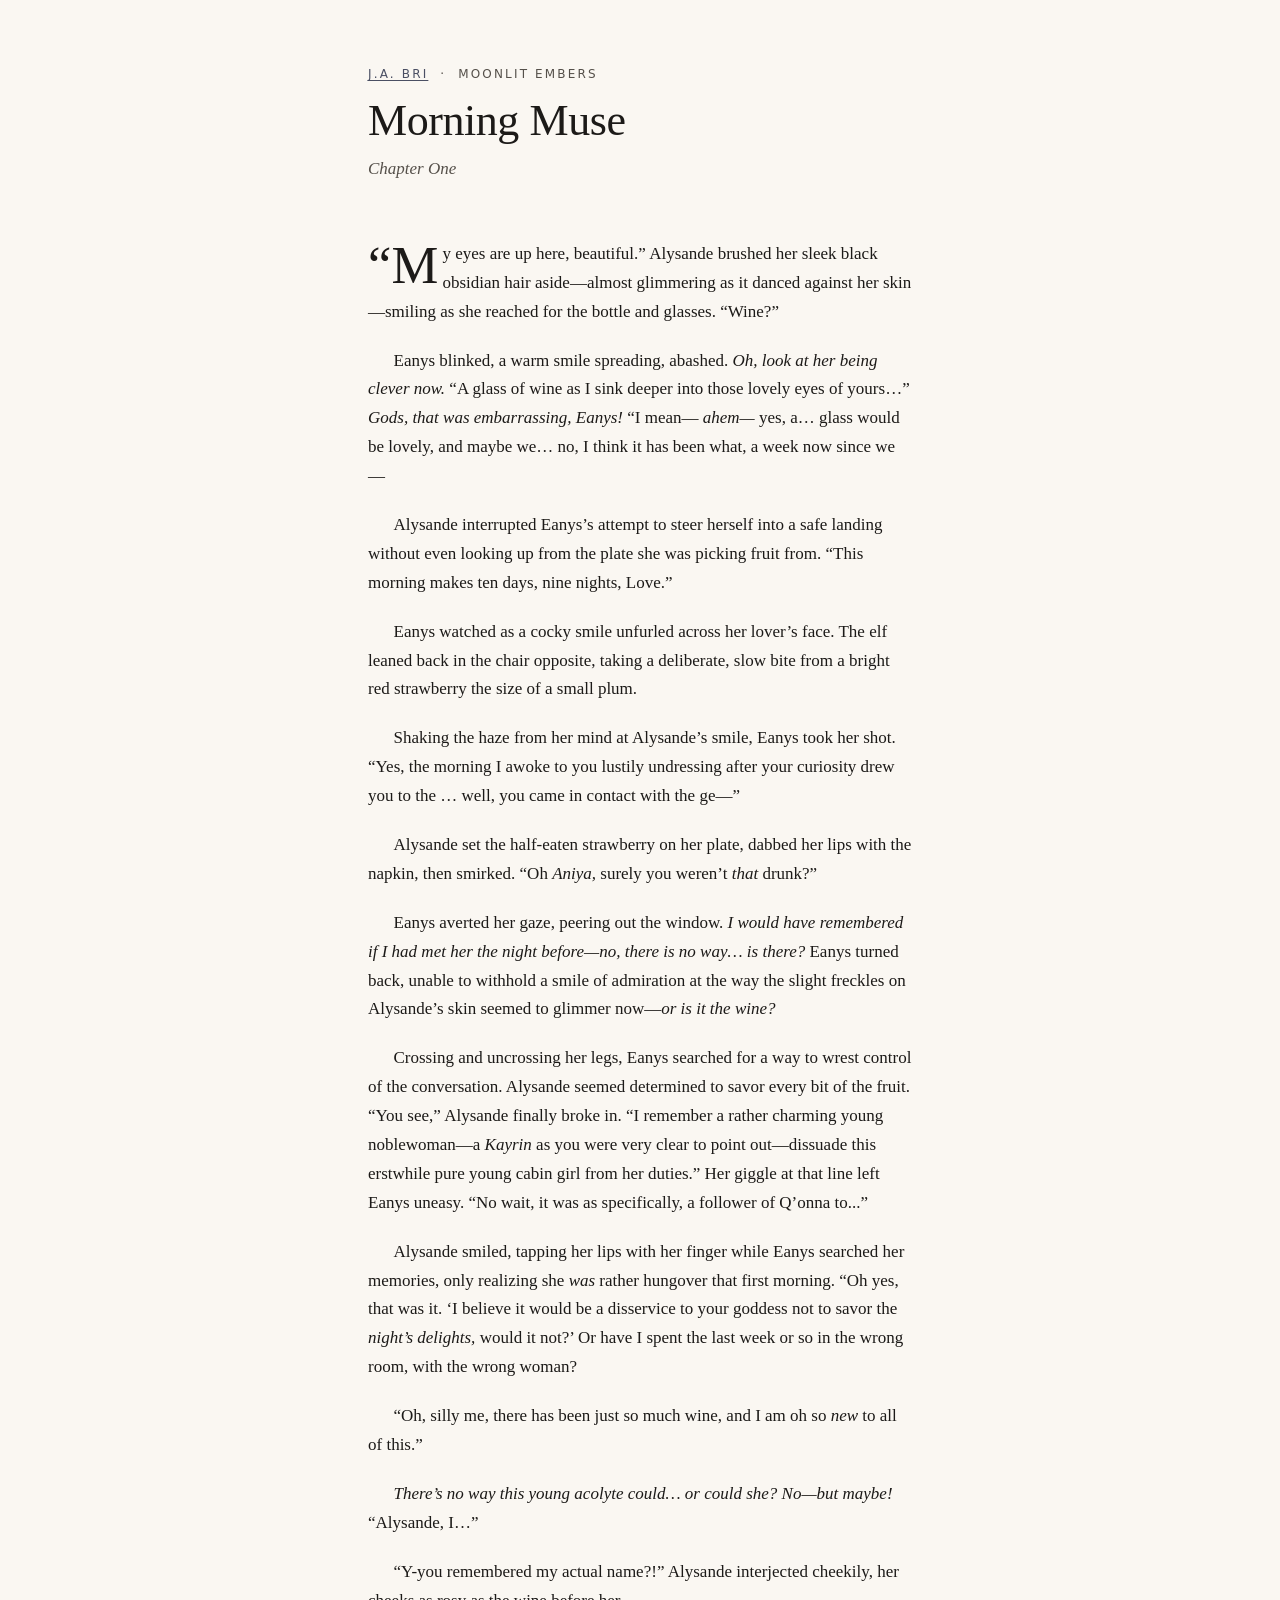
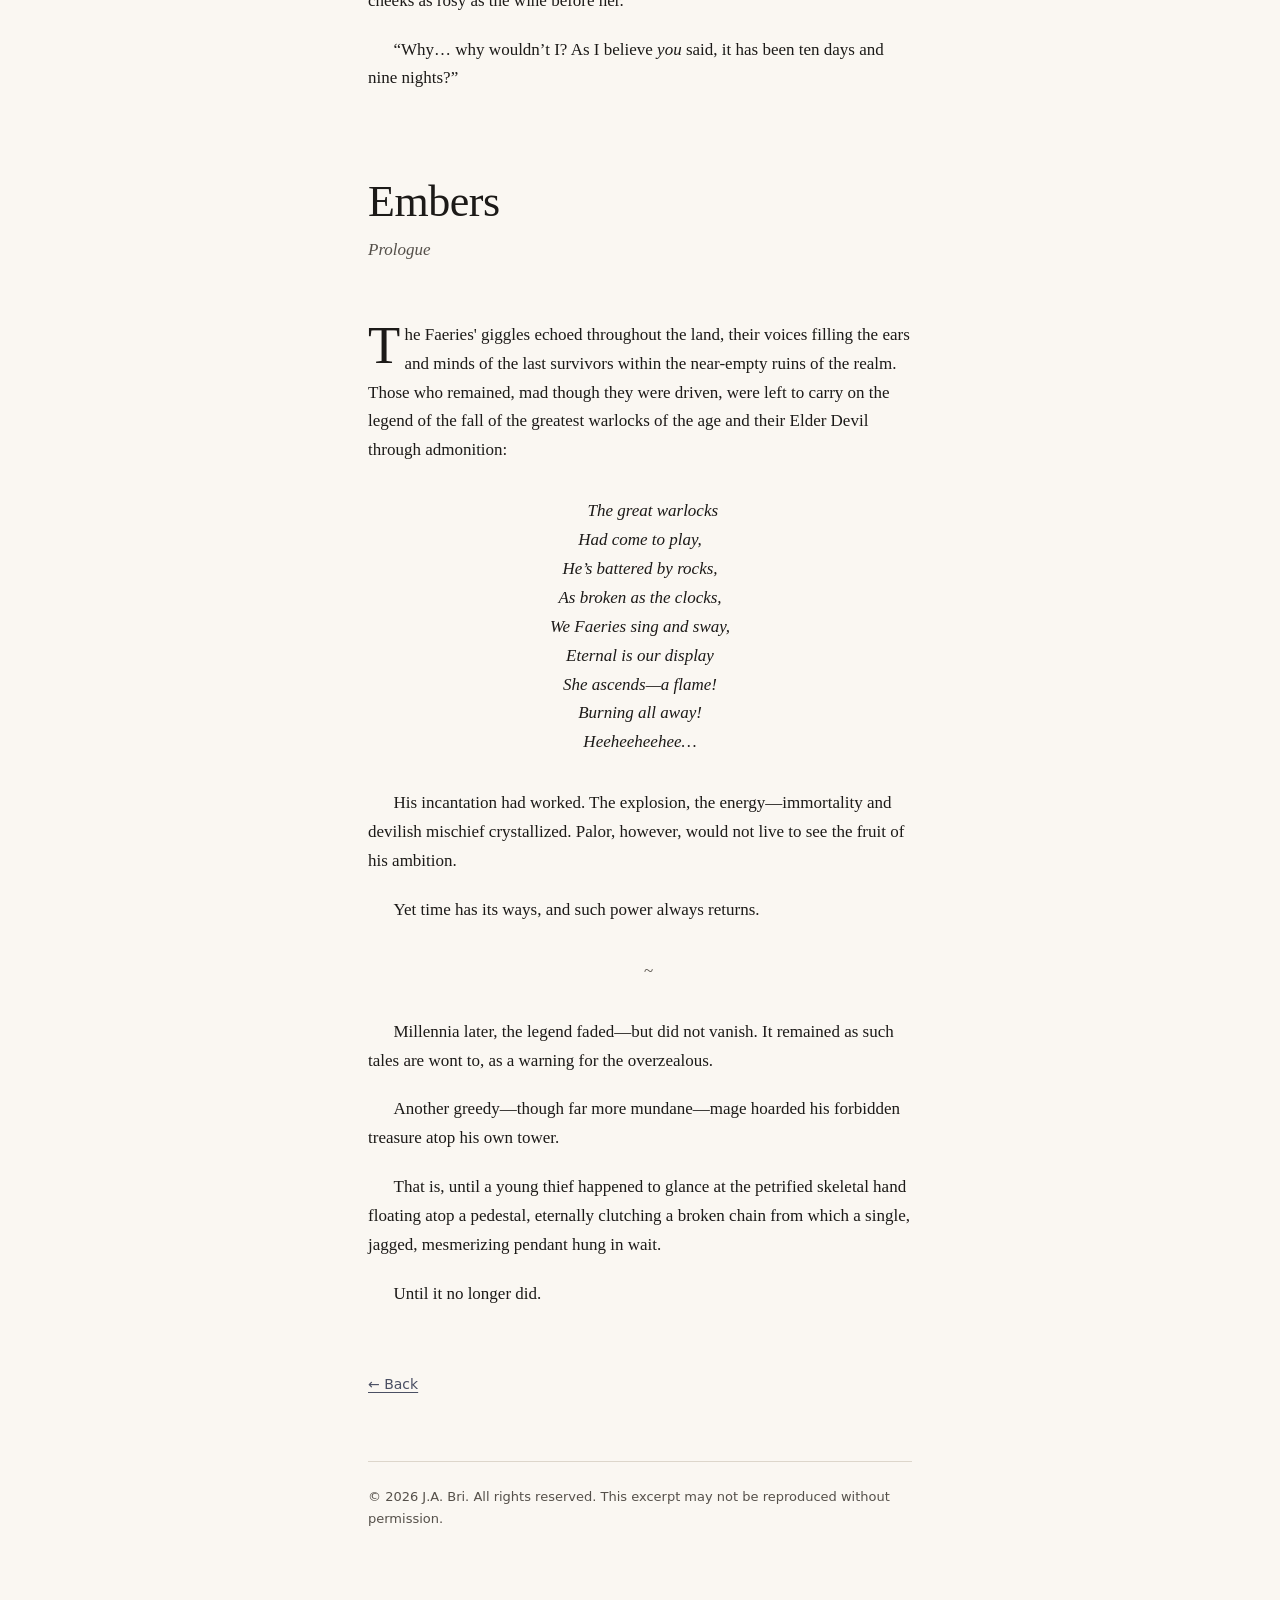
==== sample.html @ 7e5aa891 "Add files via upload" ====
<!doctype html>
<html lang="en">
<head>
<meta charset="utf-8">
<meta name="viewport" content="width=device-width, initial-scale=1, viewport-fit=cover">
<title>Moonlit Embers — Sample — J.A. Bri</title>
<meta name="description" content="An excerpt from Moonlit Embers, an adult epic fantasy by J.A. Bri.">
<link rel="stylesheet" href="style.css">
</head>
<body>

<div class="wrap">

  <header class="masthead">
    <p class="byline"><a href="index.html">J.A. Bri</a> &nbsp;·&nbsp; Moonlit Embers</p>
    <h1>Morning&nbsp;Muse</h1>
    <p class="tagline">Chapter One</p>
  </header>

  <!-- ===================================================================
       PASTE THE CHAPTER BELOW.

       One <p> per paragraph. The first paragraph gets a drop cap and no
       indent automatically; every following paragraph indents.

         normal paragraph .......  <p>Text.</p>
         no indent ..............  <p class="noindent">Text.</p>
         scene break ............  <p class="break">~</p>
         centred verse ..........  <p class="verse">Line one<br>Line two</p>
         bold ...................  <b> text </b>
         italics ................  <em> word </em>
         faerie lines ...........  <p class="verse"> text <br> text </p>

       
       =================================================================== -->

  <div class="prose">

      <p>&ldquo;My eyes are up here, beautiful.&rdquo; Alysande brushed her sleek black obsidian hair aside&mdash;almost glimmering as it danced against her skin&mdash;smiling as she reached for the bottle and glasses. &ldquo;Wine?&rdquo;</p>
      <p>Eanys blinked, a warm smile spreading, abashed. <em>Oh, look at her being clever now. </em>&ldquo;A glass of wine as I sink deeper into those lovely eyes of yours&hellip;&rdquo; <em>Gods, that was embarrassing, Eanys! </em>&ldquo;I mean&mdash; <em>ahem&mdash; </em>yes, a&hellip; glass would be lovely, and maybe we&hellip; no, I think it has been what, a week now since we&mdash; </p>
      <p>Alysande interrupted Eanys&rsquo;s attempt to steer herself into a safe landing without even looking up from the plate she was picking fruit from. &ldquo;This morning makes ten days, nine nights, Love.&rdquo; </p>
      <p>Eanys watched as a cocky smile unfurled across her lover&rsquo;s face. The elf leaned back in the chair opposite, taking a deliberate, slow bite from a bright red strawberry the size of a small plum. </p>
      <p>Shaking the haze from her mind at Alysande&rsquo;s smile, Eanys took her shot. &ldquo;Yes, the morning I awoke to you lustily undressing after your curiosity drew you to the &hellip; well, you came in contact with the ge&mdash;&rdquo;</p>
      <p>Alysande set the half-eaten strawberry on her plate, dabbed her lips with the napkin, then smirked. &ldquo;Oh <em>Aniya, </em>surely you weren&rsquo;t <em>that </em>drunk?&rdquo;</p>
      <p>Eanys averted her gaze, peering out the window. <em>I would have remembered if I had met her the night before&mdash;no, there is no way&hellip; is there? </em>Eanys turned back, unable to withhold a smile of admiration at the way the slight freckles on Alysande&rsquo;s skin seemed to glimmer now&mdash;<em>or is it the wine?</em></p>
      <p>Crossing and uncrossing her legs, Eanys searched for a way to wrest control of the conversation. Alysande seemed determined to savor every bit of the fruit. &ldquo;You see,&rdquo; Alysande finally broke in. &ldquo;I remember a rather charming young noblewoman&mdash;a <em>Kayrin</em> as you were very clear to point out&mdash;dissuade this erstwhile pure young cabin girl from her duties.&rdquo; Her giggle at that line left Eanys uneasy. &ldquo;No wait, it was as specifically, a follower of Q&rsquo;onna to...&rdquo;</p>
      <p>Alysande smiled, tapping her lips with her finger while Eanys searched her memories, only realizing she <em>was</em> rather hungover that first morning. &ldquo;Oh yes, that was it. &lsquo;I believe it would be a disservice to your goddess not to savor the<em> night&rsquo;s delights, </em>would it not?&rsquo; Or have I spent the last week or so in the wrong room, with the wrong woman?</p>
      <p>&ldquo;Oh, silly me, there has been just so much wine, and I am oh so <em>new</em>  to all of this.&rdquo;</p>
      <p><em>There&rsquo;s no way this young acolyte could&hellip; or could she? No&mdash;but maybe!  </em>&ldquo;Alysande, I&hellip;&rdquo;</p>
      <p>&ldquo;Y-you remembered my actual name?!&rdquo; Alysande interjected cheekily, her cheeks as rosy as the wine before her.</p>
      <p> &ldquo;Why&hellip; why wouldn&rsquo;t I? As I believe <em>you</em> said, it has been ten days and nine nights?&rdquo;</p>
      </div>


    <div class="wrap">

      <header class="masthead">
      
      <h1>Embers</h1>
      <p class="tagline">Prologue</p>
     
    </header>
      
      <div class="prose">
    
    <p>The Faeries&apos; giggles echoed throughout the land, their voices filling the ears and minds of the last survivors within the near-empty ruins of the realm. Those who remained, mad though they were driven, were left to carry on the legend of the fall of the greatest warlocks of the age and their Elder Devil through admonition:</p>
    <p class="verse">The great warlocks<br>
    Had come to play, <br>
    He&rsquo;s battered by rocks,<br>
    As broken as the clocks,<br>
    We Faeries sing and sway,<br>
    Eternal is our display<br>
    She ascends&mdash;a flame!<br>
    Burning all away!<br>
    Heeheeheehee&hellip;</p>
    <p>His incantation had worked. The explosion, the energy&mdash;immortality and devilish mischief crystallized. Palor, however, would not live to see the fruit of his ambition.</p>
    <p>Yet time has its ways, and such power always returns.</p>
    <p class="break">~</p>
    <p>Millennia later, the legend faded&mdash;but did not vanish. It remained as such tales are wont to, as a warning for the overzealous. </p>
    <p>Another greedy&mdash;though far more mundane&mdash;mage hoarded his forbidden treasure atop his own tower.</p>
    <p>That is, until a young thief happened to glance at the petrified skeletal hand floating atop a pedestal, eternally clutching a broken chain from which a single, jagged, mesmerizing pendant hung in wait.</p>
    <p>Until it no longer did.</p>

  </div>

  <p class="back"><a href="index.html">&larr; Back</a></p>

  <footer>
    <p>&copy; 2026 J.A. Bri. All rights reserved. This excerpt may not be
    reproduced without permission.</p>
  </footer>

</div>

</body>
</html>
---- style.css ----
/* ja-bri.com — shared styles
   Edit colours here and both pages update. */

:root {
  color-scheme: light dark;

  --ink:        #1c1a18;
  --ink-soft:   #55504a;
  --page:       #faf7f2;
  --rule:       #ddd6cb;
  --accent:     #6a6f86;   /* muted moonlit blue-grey */
  --accent-lit: #4a4f63;

  --measure: 34rem;        /* reading width */
}

@media (prefers-color-scheme: dark) {
  :root {
    --ink:        #e8e3da;
    --ink-soft:   #a49d92;
    --page:       #16151a;
    --rule:       #302e36;
    --accent:     #9aa0bb;
    --accent-lit: #c3c8de;
  }
}

* { box-sizing: border-box; }

html { -webkit-text-size-adjust: 100%; }

body {
  margin: 0;
  padding: 0 1.25rem;
  background: var(--page);
  color: var(--ink);
  font-family: Georgia, "Iowan Old Style", "Palatino Linotype", Palatino, serif;
  font-size: 1.0625rem;
  line-height: 1.7;
}

.wrap {
  max-width: var(--measure);
  margin: 0 auto;
  padding-block: 4rem 5rem;
}

/* ---- masthead ---- */

.masthead { margin-bottom: 3.5rem; }

.byline {
  font-family: system-ui, -apple-system, "Segoe UI", sans-serif;
  font-size: 0.75rem;
  letter-spacing: 0.18em;
  text-transform: uppercase;
  color: var(--ink-soft);
  margin: 0 0 0.75rem;
}

h1 {
  font-size: clamp(2rem, 7vw, 2.75rem);
  line-height: 1.15;
  font-weight: 400;
  letter-spacing: -0.01em;
  margin: 0 0 0.5rem;
}

.tagline {
  font-style: italic;
  color: var(--ink-soft);
  margin: 0;
}

/* ---- text ---- */

h2 {
  font-size: 1.25rem;
  font-weight: 400;
  letter-spacing: 0.02em;
  margin: 3rem 0 1rem;
}

p { margin: 0 0 1.25rem; }

.lede { font-size: 1.125rem; }

em { font-style: italic; }

a {
  color: var(--accent-lit);
  text-underline-offset: 0.2em;
  text-decoration-thickness: 1px;
}
a:hover { color: var(--ink); }

hr {
  border: 0;
  border-top: 1px solid var(--rule);
  margin: 3rem 0;
}

/* ---- details block (stats, warnings) ---- */

.meta {
  font-family: system-ui, -apple-system, "Segoe UI", sans-serif;
  font-size: 0.9375rem;
  line-height: 1.6;
  color: var(--ink-soft);
  border-left: 2px solid var(--rule);
  padding: 0.25rem 0 0.25rem 1.25rem;
  margin: 2rem 0;
}
.meta p:last-child { margin-bottom: 0; }

/* ---- call to action ---- */

.cta {
  display: inline-block;
  font-family: system-ui, -apple-system, "Segoe UI", sans-serif;
  font-size: 0.9375rem;
  letter-spacing: 0.03em;
  text-decoration: none;
  color: var(--page);
  background: var(--accent-lit);
  padding: 0.7rem 1.4rem;
  border-radius: 2px;
  margin-top: 0.5rem;
}
.cta:hover { background: var(--ink); color: var(--page); }

/* ---- chapter page ---- */

.chapter-label {
  font-family: system-ui, -apple-system, "Segoe UI", sans-serif;
  font-size: 0.75rem;
  letter-spacing: 0.18em;
  text-transform: uppercase;
  color: var(--ink-soft);
  margin: 0 0 0.5rem;
}

.prose p { text-indent: 1.5em; }
.prose p:first-of-type,
.prose p.noindent { text-indent: 0; }

.prose p:first-of-type::first-letter {
  font-size: 3.1em;
  line-height: 0.85;
  float: left;
  padding: 0.05em 0.08em 0 0;
}

.break {
  text-align: center;
  color: var(--ink-soft);
  letter-spacing: 0.5em;
  margin: 2rem 0;
}

.verse {
  text-align: center;
  font-style: italic;
  margin: 2rem 0;
  text-indent: 0;
}

.back {
  font-family: system-ui, -apple-system, "Segoe UI", sans-serif;
  font-size: 0.875rem;
  margin-top: 4rem;
}

/* ---- footer ---- */

footer {
  border-top: 1px solid var(--rule);
  margin-top: 4rem;
  padding-top: 1.5rem;
  font-family: system-ui, -apple-system, "Segoe UI", sans-serif;
  font-size: 0.8125rem;
  color: var(--ink-soft);
}

.links { list-style: none; padding: 0; margin: 1rem 0; }
.links li { margin-bottom: 0.5rem; color: var(--ink-soft); }
.links a { font-family: system-ui, sans-serif; font-size: 0.95rem; }
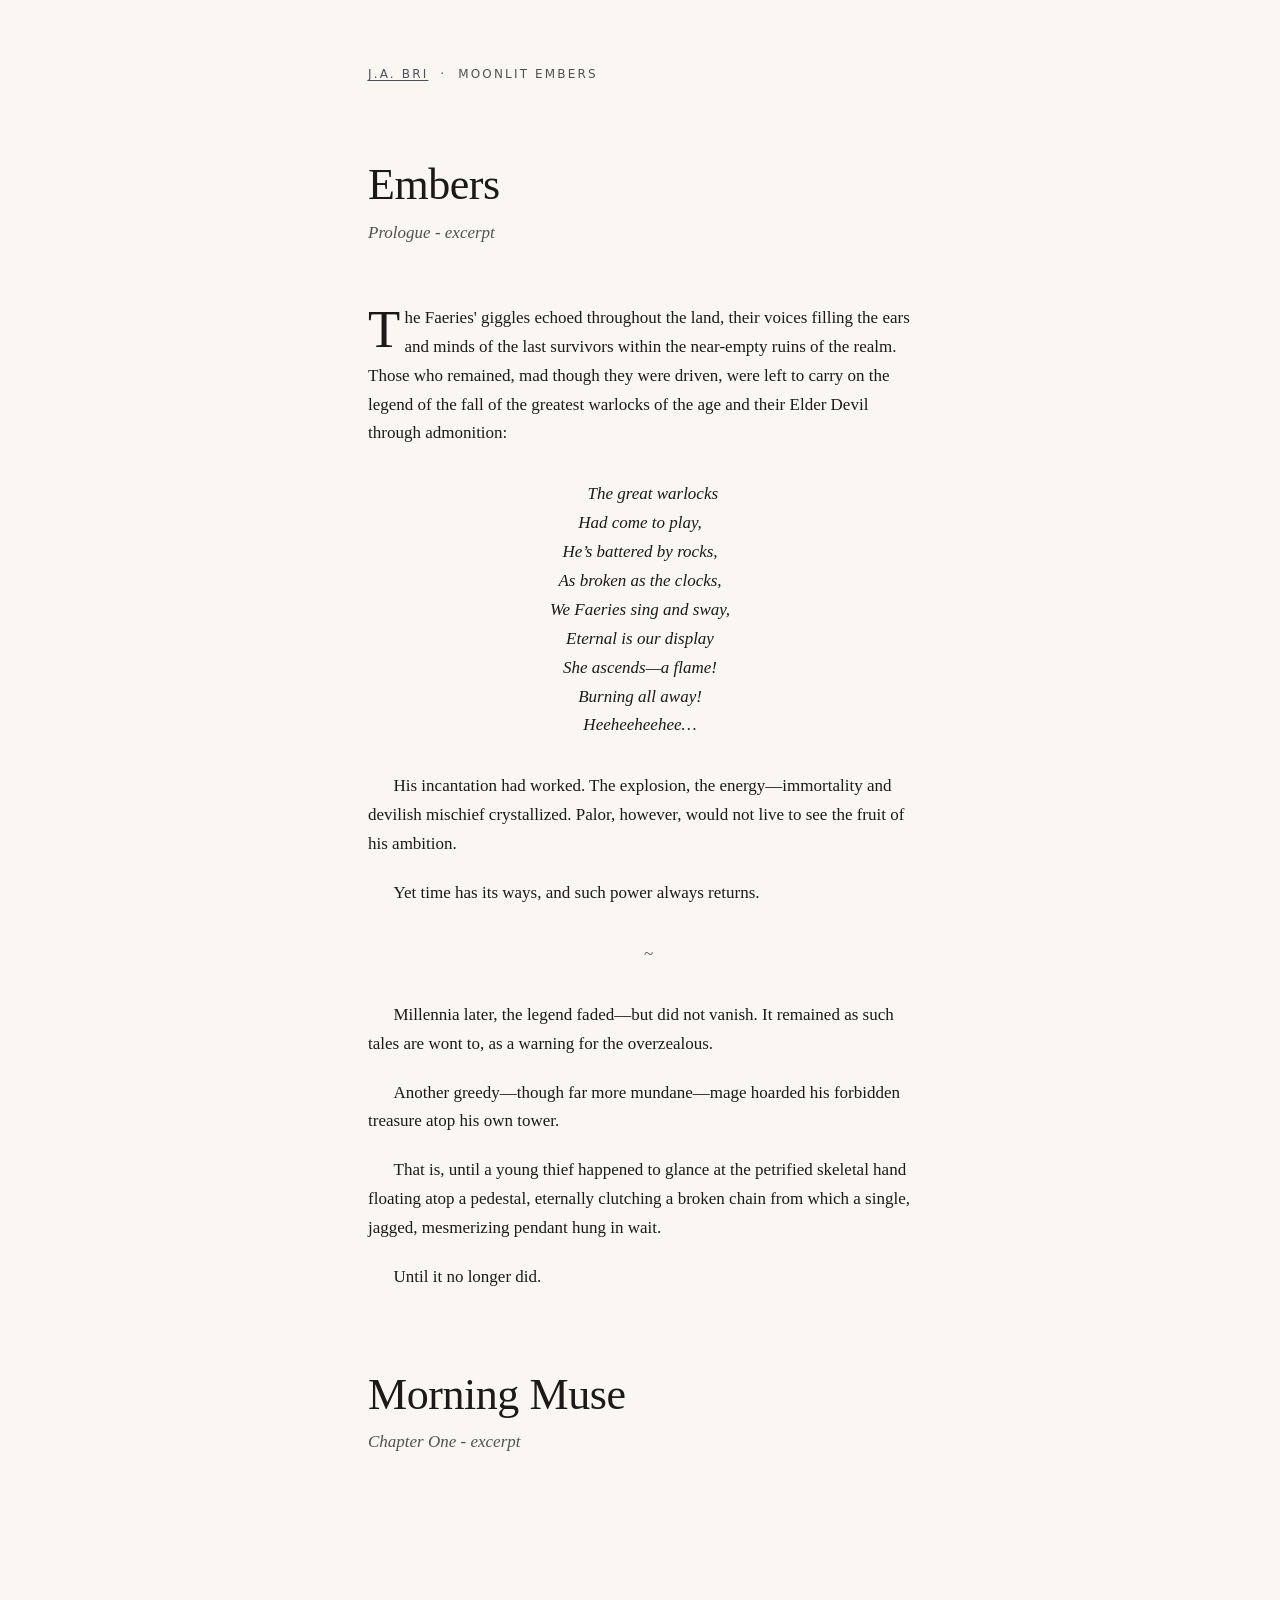
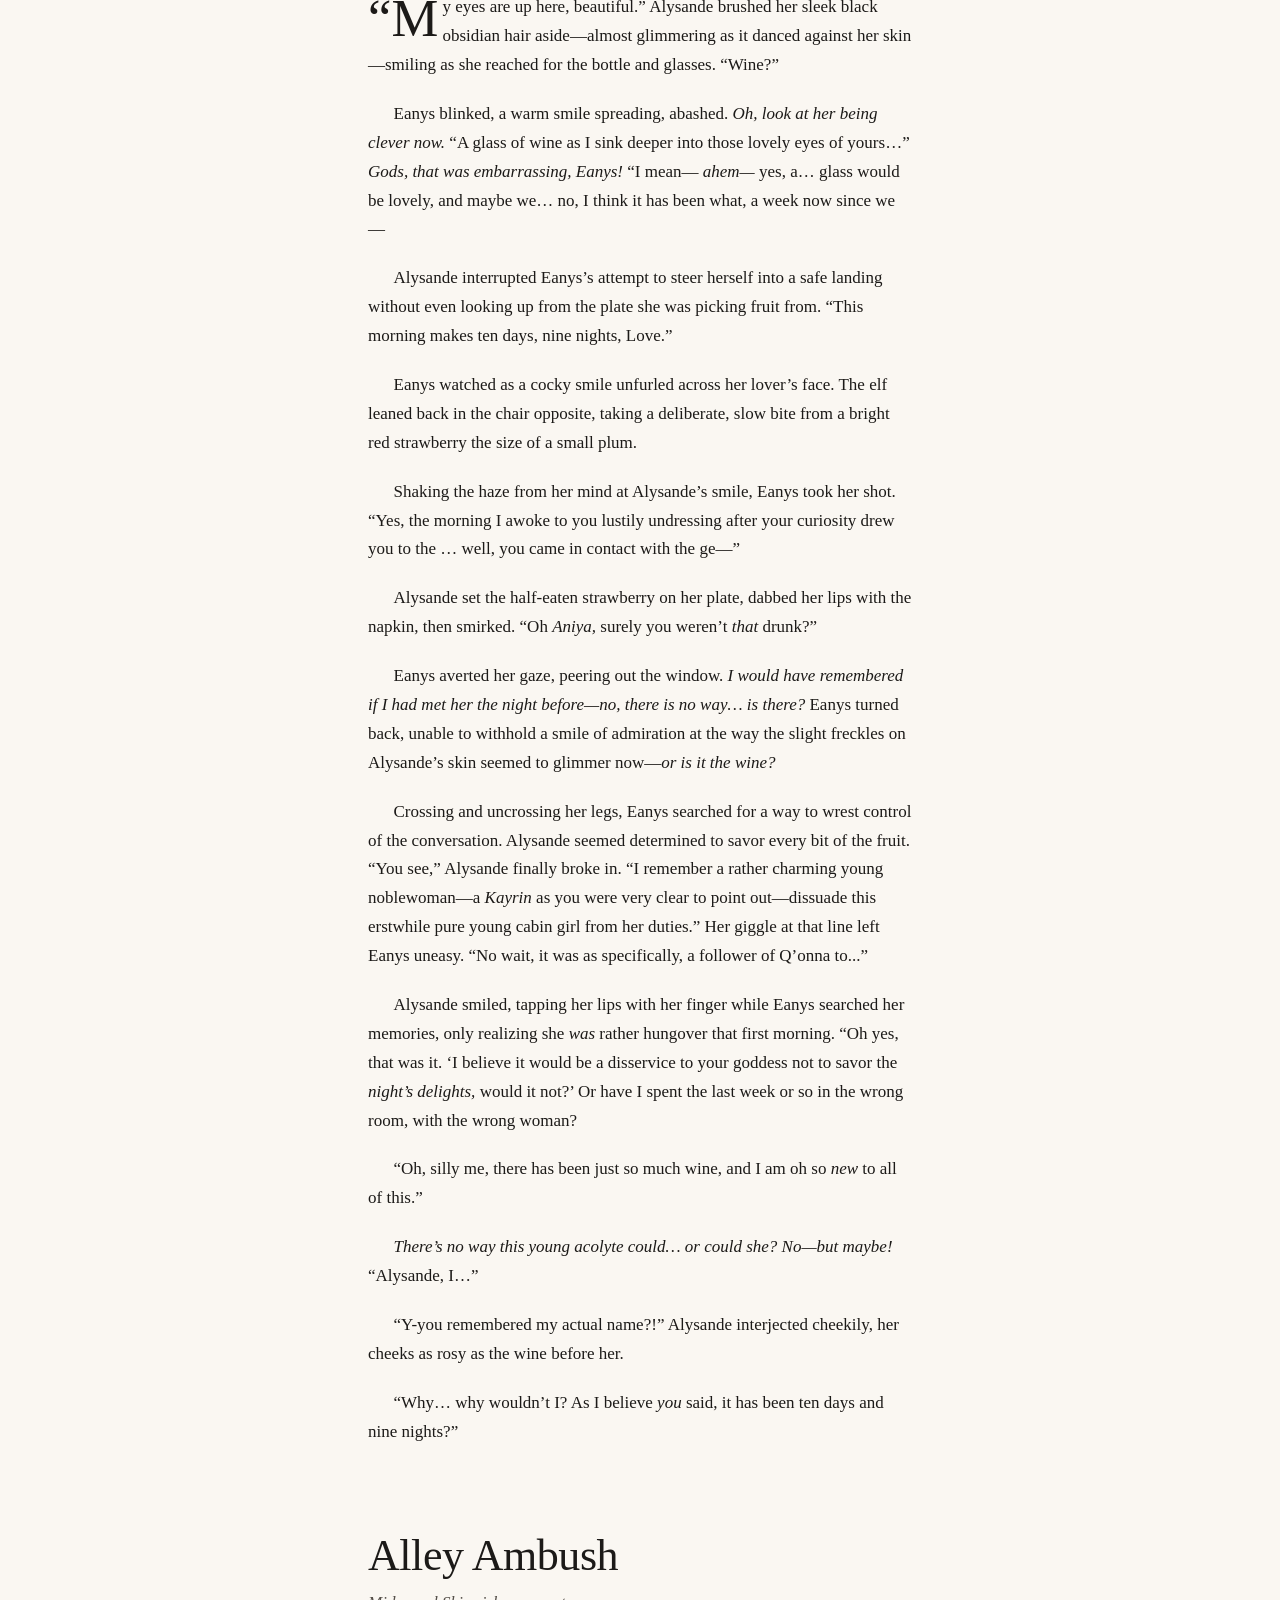
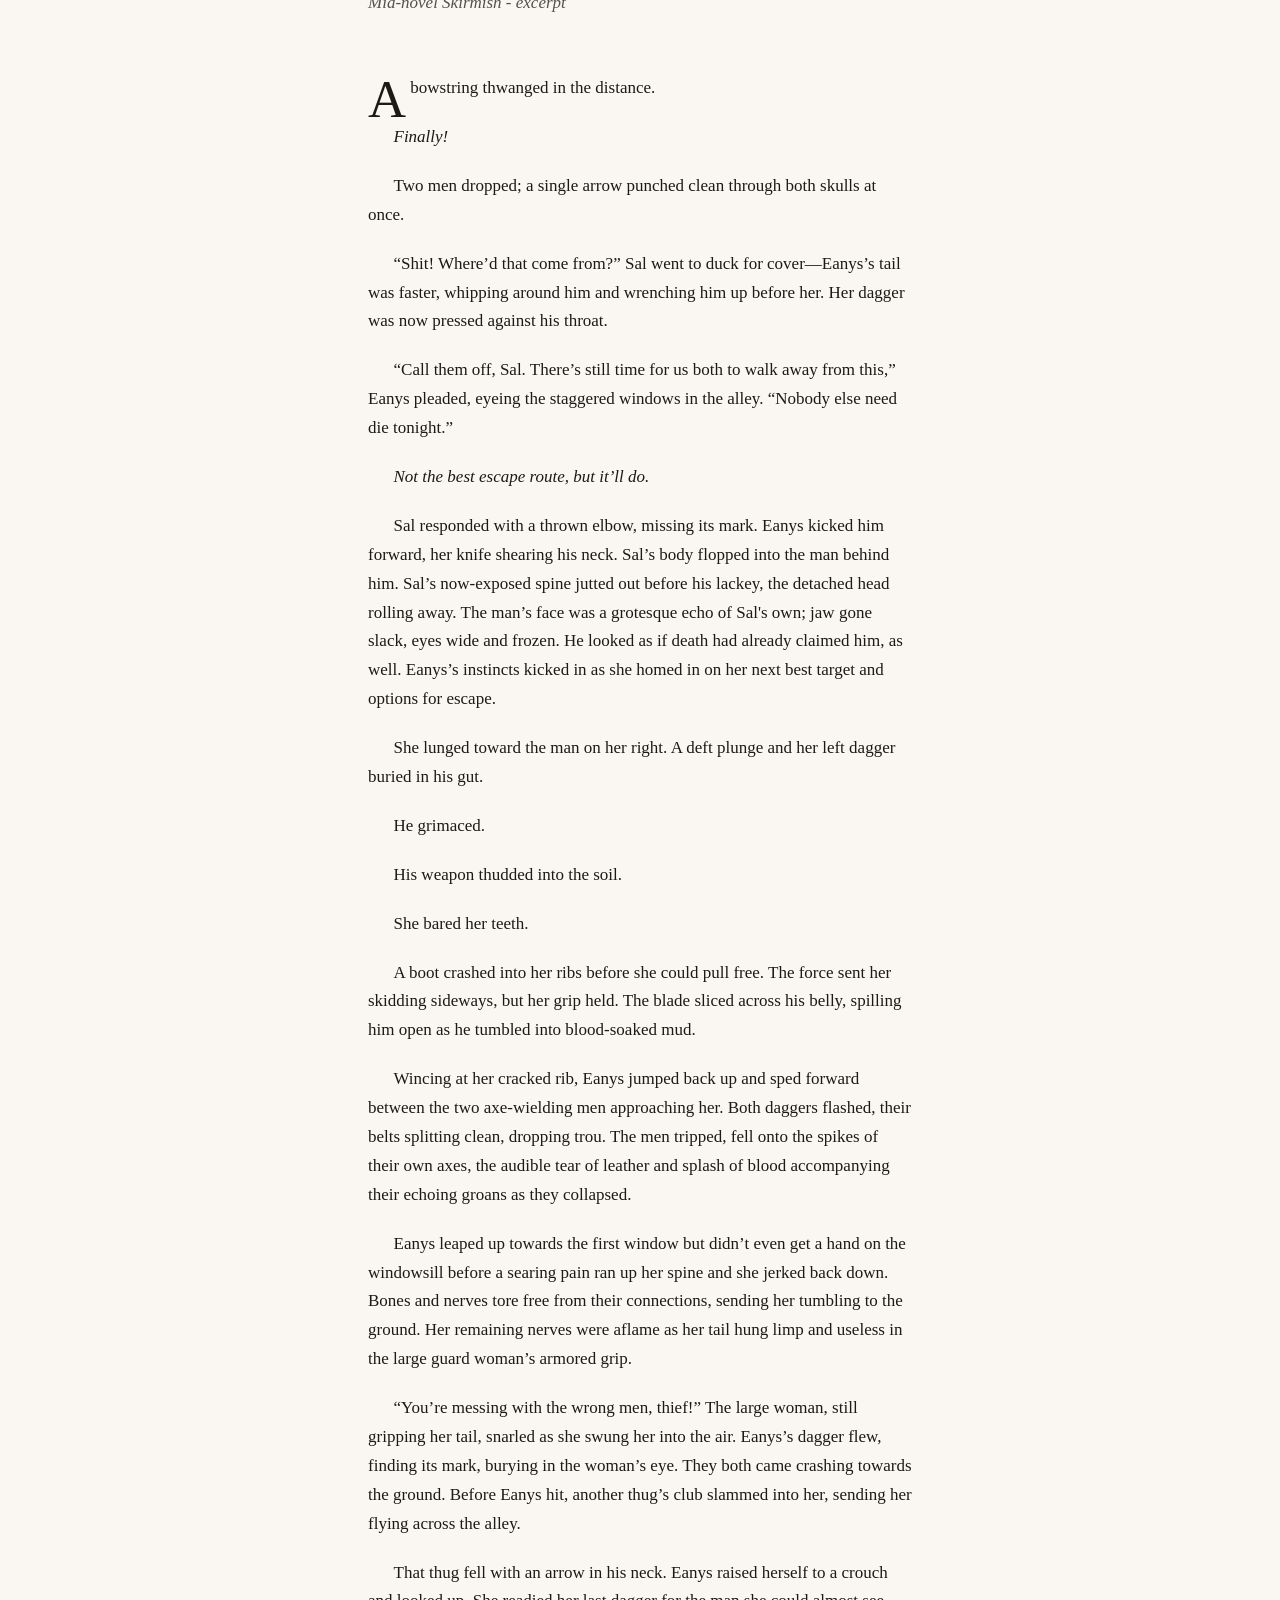
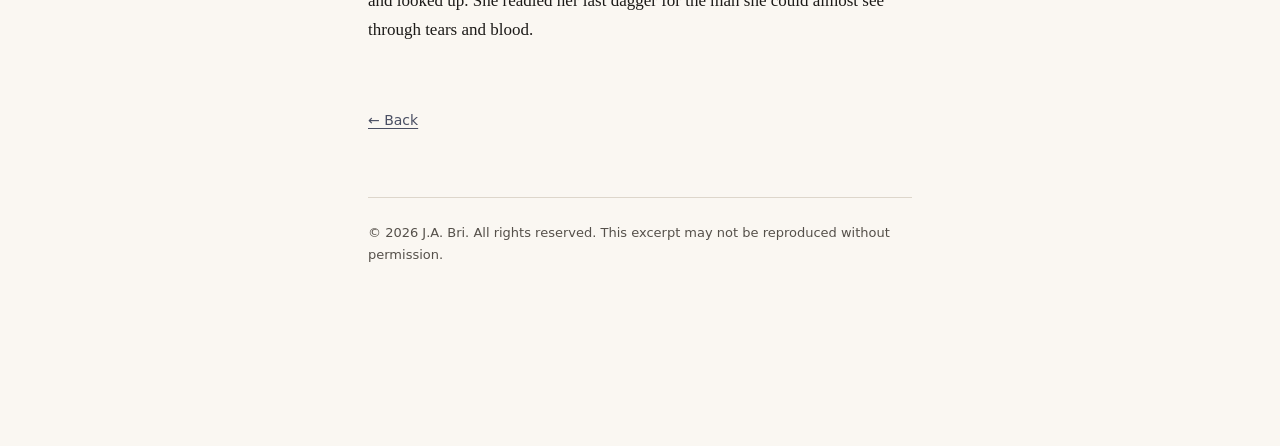
==== commit 26a2b2e5: "Update chapter titles and remove placeholder comments" ====
--- a/sample.html
+++ b/sample.html
@@ -8,56 +8,34 @@
 <link rel="stylesheet" href="style.css">
 </head>
 <body>
+    <!-- ===================================================================
+         PASTE THE CHAPTER BELOW.
+
+         One <p> per paragraph. The first paragraph gets a drop cap and no
+         indent automatically; every following paragraph indents.
+
+           normal paragraph .......  <p>Text.</p>
+           no indent ..............  <p class="noindent">Text.</p>
+           scene break ............  <p class="break">~</p>
+           centred verse ..........  <p class="verse">Line one<br>Line two</p>
+           bold ...................  <b> text </b>
+           italics ................  <em> word </em>
+           faerie lines ...........  <p class="verse"> text <br> text </p>
+
+         
+         =================================================================== -->
 
 <div class="wrap">
 
   <header class="masthead">
     <p class="byline"><a href="index.html">J.A. Bri</a> &nbsp;·&nbsp; Moonlit Embers</p>
-    <h1>Morning&nbsp;Muse</h1>
-    <p class="tagline">Chapter One</p>
-  </header>
-
-  <!-- ===================================================================
-       PASTE THE CHAPTER BELOW.
-
-       One <p> per paragraph. The first paragraph gets a drop cap and no
-       indent automatically; every following paragraph indents.
-
-         normal paragraph .......  <p>Text.</p>
-         no indent ..............  <p class="noindent">Text.</p>
-         scene break ............  <p class="break">~</p>
-         centred verse ..........  <p class="verse">Line one<br>Line two</p>
-         bold ...................  <b> text </b>
-         italics ................  <em> word </em>
-         faerie lines ...........  <p class="verse"> text <br> text </p>
-
-       
-       =================================================================== -->
-
-  <div class="prose">
-
-      <p>&ldquo;My eyes are up here, beautiful.&rdquo; Alysande brushed her sleek black obsidian hair aside&mdash;almost glimmering as it danced against her skin&mdash;smiling as she reached for the bottle and glasses. &ldquo;Wine?&rdquo;</p>
-      <p>Eanys blinked, a warm smile spreading, abashed. <em>Oh, look at her being clever now. </em>&ldquo;A glass of wine as I sink deeper into those lovely eyes of yours&hellip;&rdquo; <em>Gods, that was embarrassing, Eanys! </em>&ldquo;I mean&mdash; <em>ahem&mdash; </em>yes, a&hellip; glass would be lovely, and maybe we&hellip; no, I think it has been what, a week now since we&mdash; </p>
-      <p>Alysande interrupted Eanys&rsquo;s attempt to steer herself into a safe landing without even looking up from the plate she was picking fruit from. &ldquo;This morning makes ten days, nine nights, Love.&rdquo; </p>
-      <p>Eanys watched as a cocky smile unfurled across her lover&rsquo;s face. The elf leaned back in the chair opposite, taking a deliberate, slow bite from a bright red strawberry the size of a small plum. </p>
-      <p>Shaking the haze from her mind at Alysande&rsquo;s smile, Eanys took her shot. &ldquo;Yes, the morning I awoke to you lustily undressing after your curiosity drew you to the &hellip; well, you came in contact with the ge&mdash;&rdquo;</p>
-      <p>Alysande set the half-eaten strawberry on her plate, dabbed her lips with the napkin, then smirked. &ldquo;Oh <em>Aniya, </em>surely you weren&rsquo;t <em>that </em>drunk?&rdquo;</p>
-      <p>Eanys averted her gaze, peering out the window. <em>I would have remembered if I had met her the night before&mdash;no, there is no way&hellip; is there? </em>Eanys turned back, unable to withhold a smile of admiration at the way the slight freckles on Alysande&rsquo;s skin seemed to glimmer now&mdash;<em>or is it the wine?</em></p>
-      <p>Crossing and uncrossing her legs, Eanys searched for a way to wrest control of the conversation. Alysande seemed determined to savor every bit of the fruit. &ldquo;You see,&rdquo; Alysande finally broke in. &ldquo;I remember a rather charming young noblewoman&mdash;a <em>Kayrin</em> as you were very clear to point out&mdash;dissuade this erstwhile pure young cabin girl from her duties.&rdquo; Her giggle at that line left Eanys uneasy. &ldquo;No wait, it was as specifically, a follower of Q&rsquo;onna to...&rdquo;</p>
-      <p>Alysande smiled, tapping her lips with her finger while Eanys searched her memories, only realizing she <em>was</em> rather hungover that first morning. &ldquo;Oh yes, that was it. &lsquo;I believe it would be a disservice to your goddess not to savor the<em> night&rsquo;s delights, </em>would it not?&rsquo; Or have I spent the last week or so in the wrong room, with the wrong woman?</p>
-      <p>&ldquo;Oh, silly me, there has been just so much wine, and I am oh so <em>new</em>  to all of this.&rdquo;</p>
-      <p><em>There&rsquo;s no way this young acolyte could&hellip; or could she? No&mdash;but maybe!  </em>&ldquo;Alysande, I&hellip;&rdquo;</p>
-      <p>&ldquo;Y-you remembered my actual name?!&rdquo; Alysande interjected cheekily, her cheeks as rosy as the wine before her.</p>
-      <p> &ldquo;Why&hellip; why wouldn&rsquo;t I? As I believe <em>you</em> said, it has been ten days and nine nights?&rdquo;</p>
-      </div>
-
-
+    
     <div class="wrap">
 
       <header class="masthead">
       
       <h1>Embers</h1>
-      <p class="tagline">Prologue</p>
+      <p class="tagline">Prologue - excerpt</p>
      
     </header>
       
@@ -82,6 +60,61 @@
     <p>Until it no longer did.</p>
 
   </div>
+      
+      
+      <br> <br>
+    <h1>Morning&nbsp;Muse</h1>
+    <p class="tagline">Chapter One - excerpt</p>
+  </header>
+
+
+  <div class="prose">
+
+      <p>&ldquo;My eyes are up here, beautiful.&rdquo; Alysande brushed her sleek black obsidian hair aside&mdash;almost glimmering as it danced against her skin&mdash;smiling as she reached for the bottle and glasses. &ldquo;Wine?&rdquo;</p>
+      <p>Eanys blinked, a warm smile spreading, abashed. <em>Oh, look at her being clever now. </em>&ldquo;A glass of wine as I sink deeper into those lovely eyes of yours&hellip;&rdquo; <em>Gods, that was embarrassing, Eanys! </em>&ldquo;I mean&mdash; <em>ahem&mdash; </em>yes, a&hellip; glass would be lovely, and maybe we&hellip; no, I think it has been what, a week now since we&mdash; </p>
+      <p>Alysande interrupted Eanys&rsquo;s attempt to steer herself into a safe landing without even looking up from the plate she was picking fruit from. &ldquo;This morning makes ten days, nine nights, Love.&rdquo; </p>
+      <p>Eanys watched as a cocky smile unfurled across her lover&rsquo;s face. The elf leaned back in the chair opposite, taking a deliberate, slow bite from a bright red strawberry the size of a small plum. </p>
+      <p>Shaking the haze from her mind at Alysande&rsquo;s smile, Eanys took her shot. &ldquo;Yes, the morning I awoke to you lustily undressing after your curiosity drew you to the &hellip; well, you came in contact with the ge&mdash;&rdquo;</p>
+      <p>Alysande set the half-eaten strawberry on her plate, dabbed her lips with the napkin, then smirked. &ldquo;Oh <em>Aniya, </em>surely you weren&rsquo;t <em>that </em>drunk?&rdquo;</p>
+      <p>Eanys averted her gaze, peering out the window. <em>I would have remembered if I had met her the night before&mdash;no, there is no way&hellip; is there? </em>Eanys turned back, unable to withhold a smile of admiration at the way the slight freckles on Alysande&rsquo;s skin seemed to glimmer now&mdash;<em>or is it the wine?</em></p>
+      <p>Crossing and uncrossing her legs, Eanys searched for a way to wrest control of the conversation. Alysande seemed determined to savor every bit of the fruit. &ldquo;You see,&rdquo; Alysande finally broke in. &ldquo;I remember a rather charming young noblewoman&mdash;a <em>Kayrin</em> as you were very clear to point out&mdash;dissuade this erstwhile pure young cabin girl from her duties.&rdquo; Her giggle at that line left Eanys uneasy. &ldquo;No wait, it was as specifically, a follower of Q&rsquo;onna to...&rdquo;</p>
+      <p>Alysande smiled, tapping her lips with her finger while Eanys searched her memories, only realizing she <em>was</em> rather hungover that first morning. &ldquo;Oh yes, that was it. &lsquo;I believe it would be a disservice to your goddess not to savor the<em> night&rsquo;s delights, </em>would it not?&rsquo; Or have I spent the last week or so in the wrong room, with the wrong woman?</p>
+      <p>&ldquo;Oh, silly me, there has been just so much wine, and I am oh so <em>new</em>  to all of this.&rdquo;</p>
+      <p><em>There&rsquo;s no way this young acolyte could&hellip; or could she? No&mdash;but maybe!  </em>&ldquo;Alysande, I&hellip;&rdquo;</p>
+      <p>&ldquo;Y-you remembered my actual name?!&rdquo; Alysande interjected cheekily, her cheeks as rosy as the wine before her.</p>
+      <p> &ldquo;Why&hellip; why wouldn&rsquo;t I? As I believe <em>you</em> said, it has been ten days and nine nights?&rdquo;</p>
+      </div>
+
+
+    <div class="wrap">
+
+      <header class="masthead">
+      
+      <h1>Alley Ambush</h1>
+      <p class="tagline">Mid-novel Skirmish - excerpt</p>
+     
+    </header>
+      
+      <div class="prose">
+    
+    <p>A bowstring thwanged in the distance. </p>
+    <p><em>Finally! </em></p>
+    <p>Two men dropped; a single arrow punched clean through both skulls at once.</p>
+    <p>&ldquo;Shit! Where&rsquo;d that come from?&rdquo; Sal went to duck for cover&mdash;Eanys&rsquo;s tail was faster, whipping around him and wrenching him up before her. Her dagger was now pressed against his throat.</p>
+    <p>&ldquo;Call them off, Sal. There&rsquo;s still time for us both to walk away from this,&rdquo; Eanys pleaded, eyeing the staggered windows in the alley. &ldquo;Nobody else need die tonight.&rdquo;</p>
+    <p><em>Not the best escape route, but it&rsquo;ll do.</em></p>
+    <p>Sal responded with a thrown elbow, missing its mark. Eanys kicked him forward, her knife shearing his neck. Sal&rsquo;s body flopped into the man behind him. Sal&rsquo;s now-exposed spine jutted out before his lackey, the detached head rolling away. The man&rsquo;s face was a grotesque echo of Sal&apos;s own; jaw gone slack, eyes wide and frozen. He looked as if death had already claimed him, as well. Eanys&rsquo;s instincts kicked in as she homed in on her next best target and options for escape.</p>
+    <p>She lunged toward the man on her right. A deft plunge and her left dagger buried in his gut. </p>
+    <p>He grimaced. </p>
+    <p>His weapon thudded into the soil. </p>
+    <p>She bared her teeth. </p>
+    <p>A boot crashed into her ribs before she could pull free. The force sent her skidding sideways, but her grip held. The blade sliced across his belly, spilling him open as he tumbled into blood-soaked mud.</p>
+    <p>Wincing at her cracked rib, Eanys jumped back up and sped forward between the two axe-wielding men approaching her. Both daggers flashed, their belts splitting clean, dropping trou. The men tripped, fell onto the spikes of their own axes, the audible tear of leather and splash of blood accompanying their echoing groans as they collapsed.</p>
+    <p>Eanys leaped up towards the first window but didn&rsquo;t even get a hand on the windowsill before a searing pain ran up her spine and she jerked back down. Bones and nerves tore free from their connections, sending her tumbling to the ground. Her remaining nerves were aflame as her tail hung limp and useless in the large guard woman&rsquo;s armored grip.</p>
+    <p>&ldquo;You&rsquo;re messing with the wrong men, thief!&rdquo; The large woman, still gripping her tail, snarled as she swung her into the air. Eanys&rsquo;s dagger flew, finding its mark, burying in the woman&rsquo;s eye. They both came crashing towards the ground. Before Eanys hit, another thug&rsquo;s club slammed into her, sending her flying across the alley. </p>
+    <p>That thug fell with an arrow in his neck. Eanys raised herself to a crouch and looked up. She readied her last dagger for the man she could almost see through tears and blood.</p>
+
+  </div>
 
   <p class="back"><a href="index.html">&larr; Back</a></p>
 
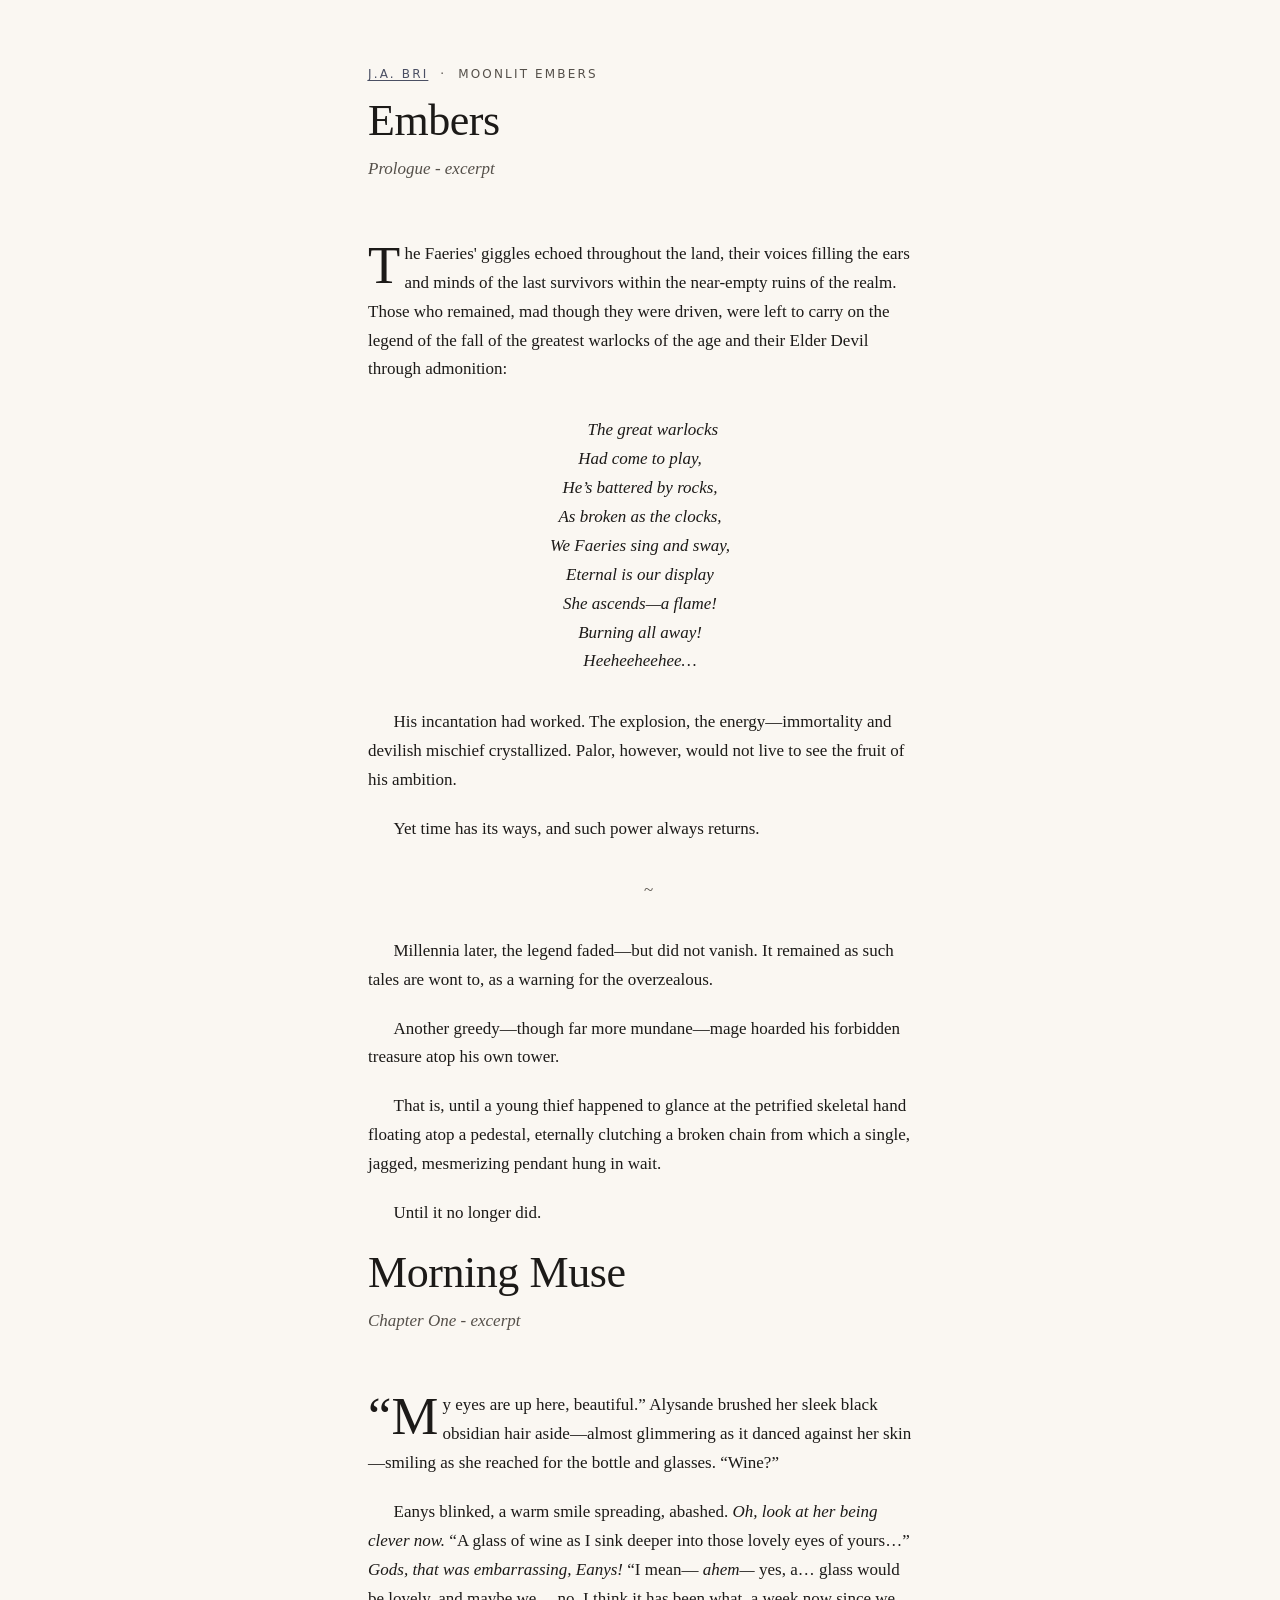
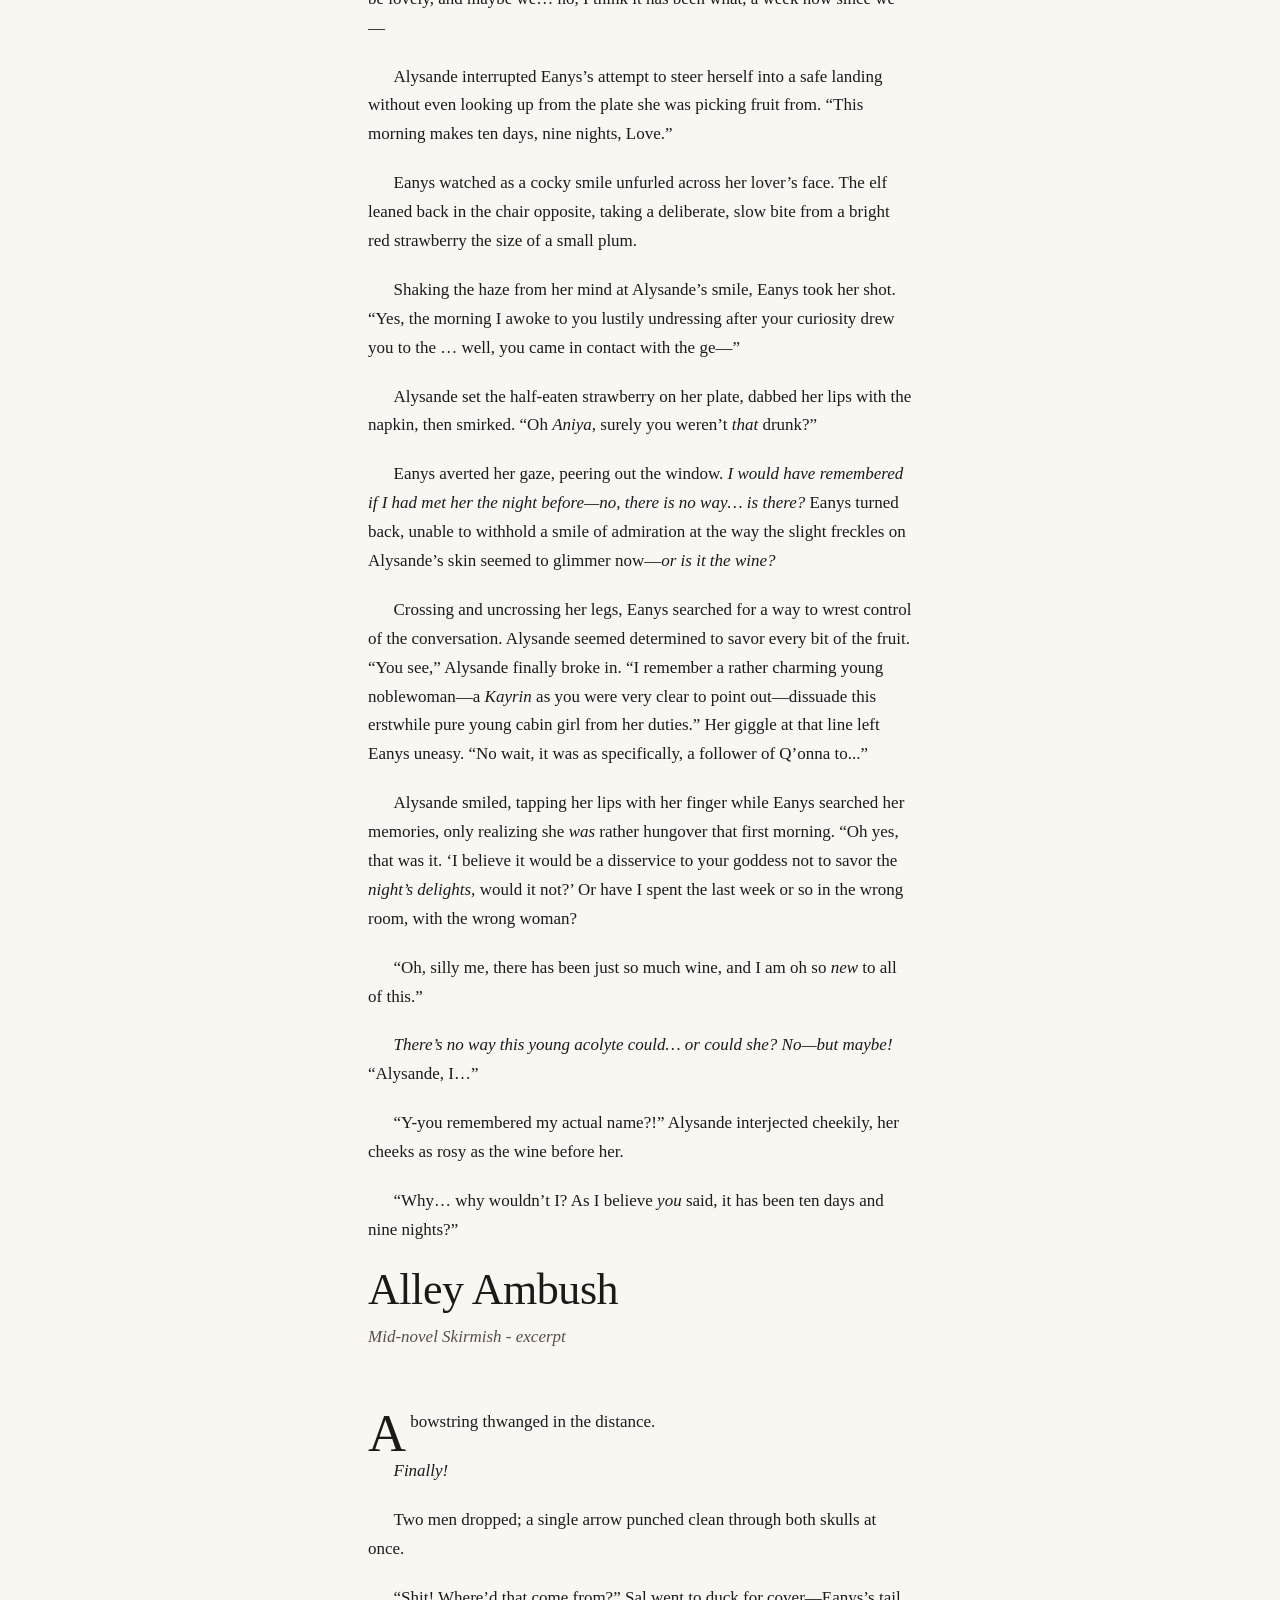
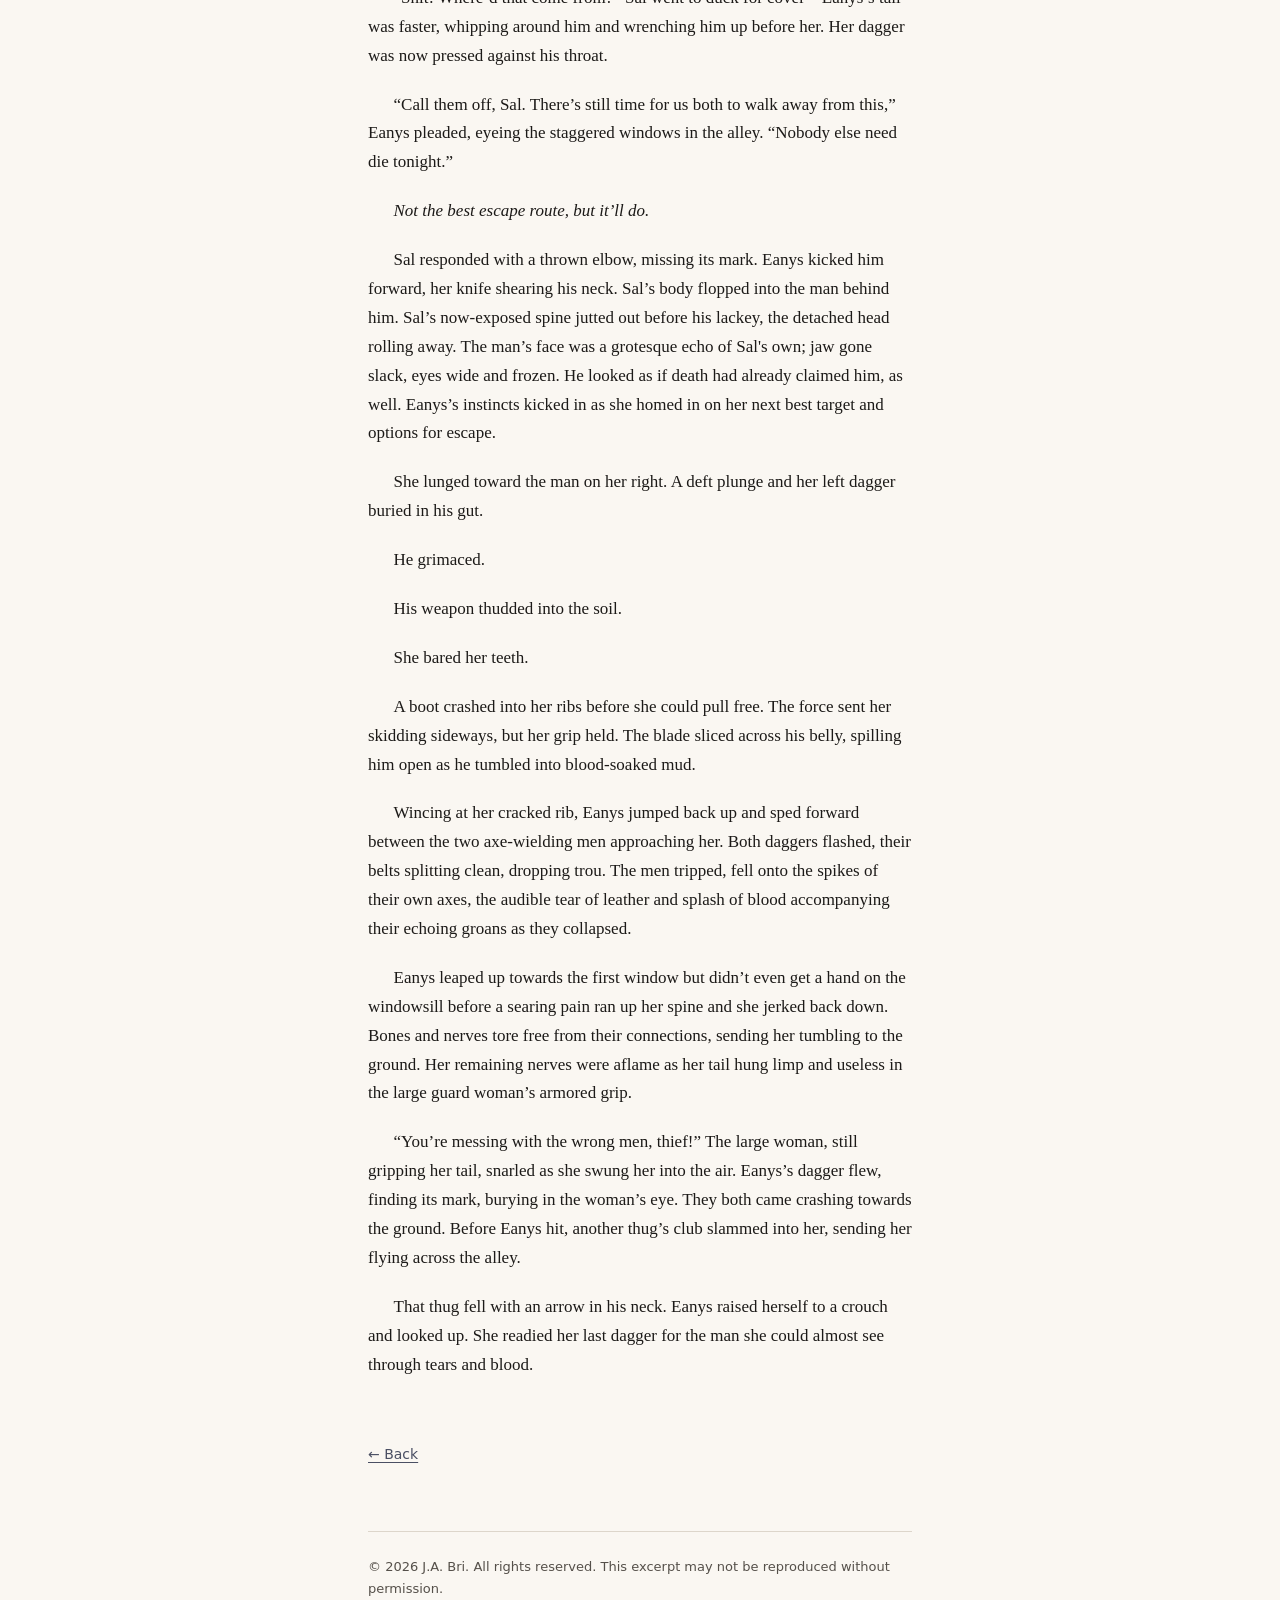
==== commit 43063df0: "Refactor HTML structure by removing excess elements Removed unnecessary div wrappers and line breaks" ====
--- a/sample.html
+++ b/sample.html
@@ -29,8 +29,6 @@
 
   <header class="masthead">
     <p class="byline"><a href="index.html">J.A. Bri</a> &nbsp;·&nbsp; Moonlit Embers</p>
-    
-    <div class="wrap">
 
       <header class="masthead">
       
@@ -61,8 +59,6 @@
 
   </div>
       
-      
-      <br> <br>
     <h1>Morning&nbsp;Muse</h1>
     <p class="tagline">Chapter One - excerpt</p>
   </header>
@@ -85,8 +81,6 @@
       <p> &ldquo;Why&hellip; why wouldn&rsquo;t I? As I believe <em>you</em> said, it has been ten days and nine nights?&rdquo;</p>
       </div>
 
-
-    <div class="wrap">
 
       <header class="masthead">
       
